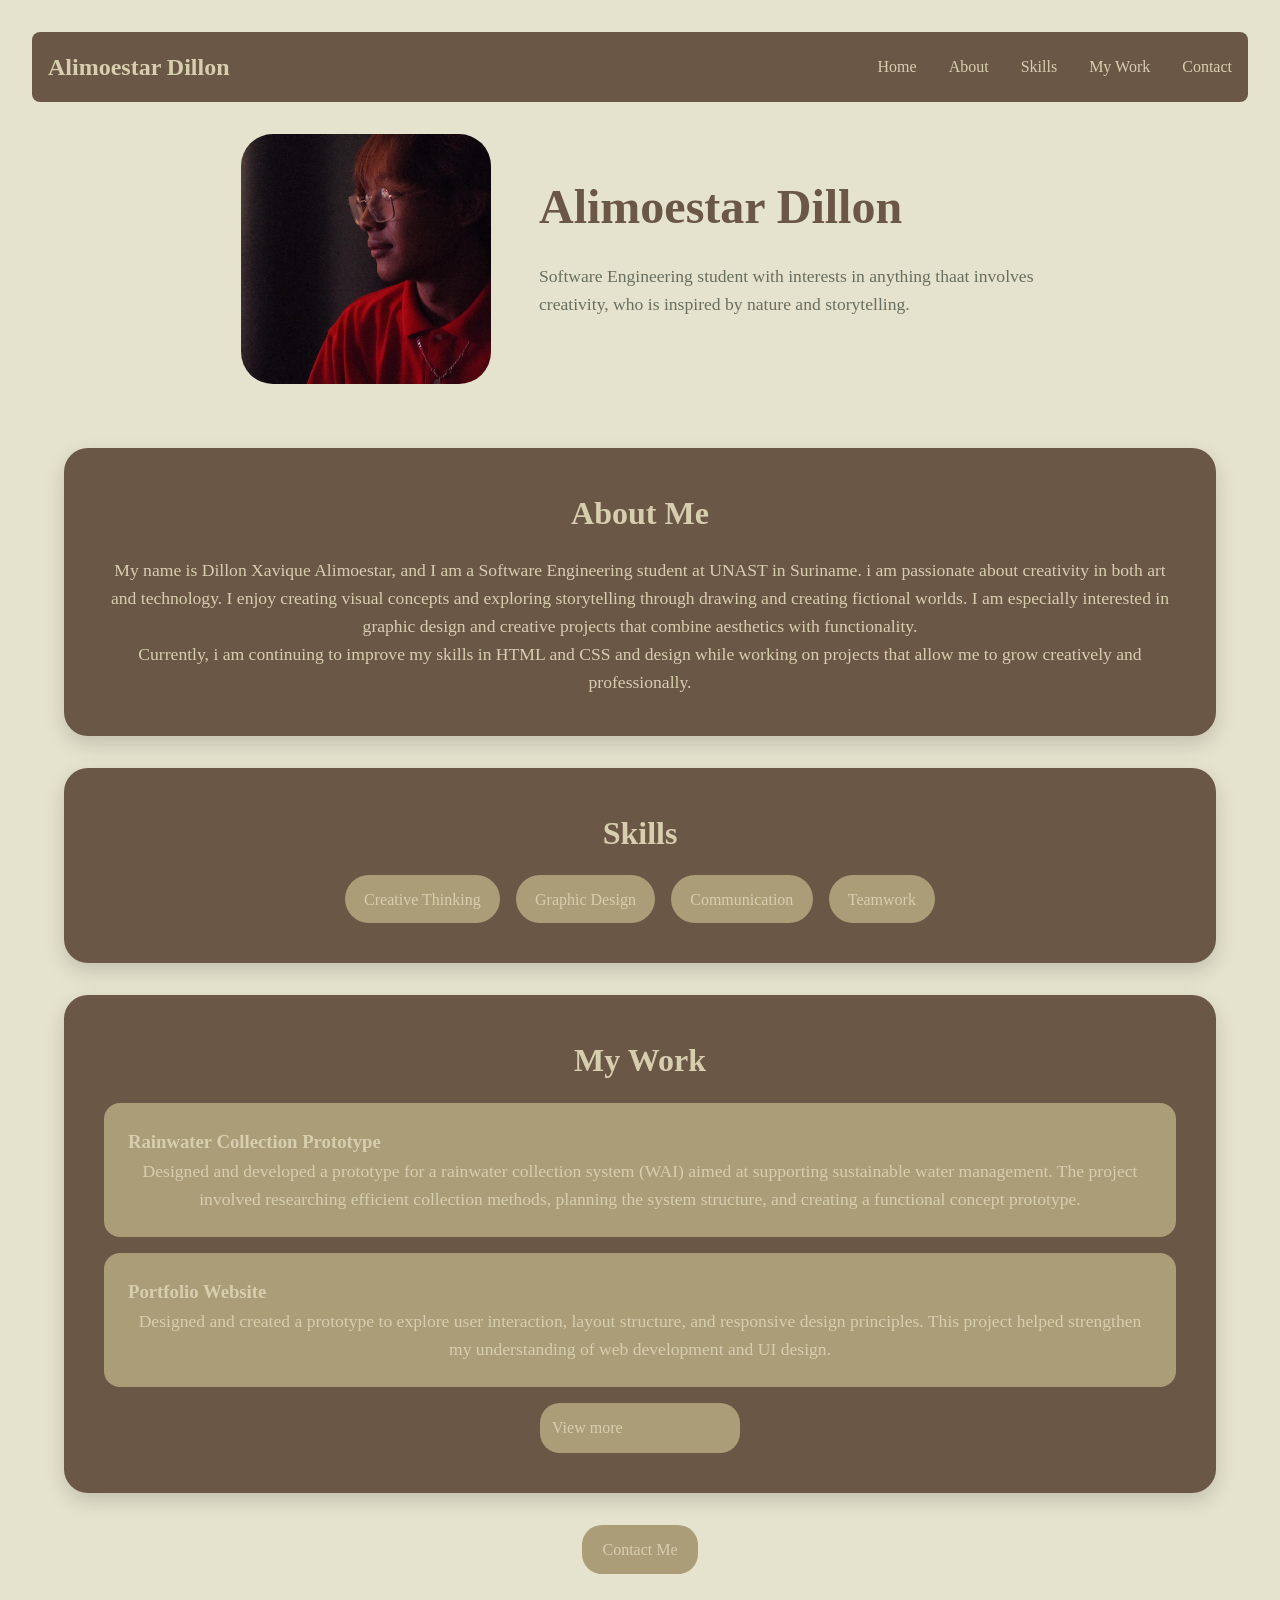
==== index.html @ 3edd31cf "initial portfolio upload" ====
<!DOCTYPE html>
<html lang="en">
<head>
  <meta charset="UTF-8">
  <meta name="viewport" content="width=device-width, initial-scale=1.0">
  <title>Alimoestar Dillon</title>
  <link rel="stylesheet" href="css/main.css">
</head>

<body>

  <header id="home">

    <nav>
      <ul>
        <li class="logo">Alimoestar Dillon</li>

        <li><a href="#home">Home</a></li>
        <li><a href="#about">About</a></li>
        <li><a href="#skills">Skills</a></li>
        <li><a href="#My Work">My Work</a></li>
        <li><a href="#contact-btn">Contact</a></li>
      </ul>
    </nav>

    <div class="hero">

      <img
      src="img/profile-photo.jpeg">

      <div class="hero-text">
        <h1>Alimoestar Dillon</h1>

        <p>
          Software Engineering student with interests in anything thaat involves creativity, who is inspired by nature and storytelling.
        </p>
      </div>

    </div>

  </header>

  <main>

    <section id="about">
      <h2>About Me</h2>

      <p>
        My name is Dillon Xavique Alimoestar, and I am a Software Engineering student
        at UNAST in Suriname. i am passionate about creativity in both art and technology. I enjoy creating visual concepts and exploring storytelling through drawing and creating fictional worlds.
        I am especially interested in graphic design and creative projects that combine aesthetics with functionality.
      </p>
      <p>
         Currently, i am continuing to improve my skills in HTML and CSS and design while working on projects that allow me to grow creatively and professionally.
      </p>
    </section>

    <section id="skills">
      <h2>Skills</h2>

      <ul>
        <li>Creative Thinking</li>
        <li>Graphic Design</li>
        <li>Communication</li>
        <li>Teamwork</li>
      </ul>
    </section>

    <section id="My Work">
      <h2>My Work</h2>

      <div class="work-card">
        <h3>Rainwater Collection Prototype</h3>

        <p>
         Designed and developed a prototype for a rainwater collection system (WAI) aimed at supporting sustainable water management.
          The project involved researching efficient collection methods, planning the system structure, and creating a functional concept prototype.
        </p>
      </div>

      <div class="work-card">
        <h3>Portfolio Website</h3>

        <p>
          Designed and created a prototype to explore user interaction, layout structure, and responsive design principles. This project helped strengthen my understanding of web development and UI design.
        </p>
      </div>

      <a href="work.html" class="work-btn">
  View more
      </a>
    </section>
  <class id="contact-btn"></class>
    <a href="contact.html" class="contact-btn">Contact Me</a>


   
  </main>

</body>
</html>
---- css/main.css ----
:root {
    --primary-color: #6b5746;
    --secondary-color: #ab9d78;
    --tertiary-color: #ac7674;
    --quaternary-color: #686f60;
    --background-color: #e5e2cd;
    --text-color: #d7ceaf;
}

*{
    margin: 0;
    padding: 0;
    box-sizing: border-box;
}

html{
    scroll-behavior: smooth;
}

body{
    font-family: 'Times New Roman', serif;
    background-color: var(--background-color);
    color: var(--text-color);
    line-height: 1.6;
}

nav{
    position: sticky;
    top: 0;
    background-color: var(--primary-color);
    padding: 1rem;
    border-radius:0.5em;
    max-width: 1300px;
    margin: auto;
}

nav ul{
    display: flex;
    align-items: center;
    gap: 2rem;
    list-style: none;
    max-width: 1300px;
    margin: auto;
}

.logo{
    margin-right: auto;
    font-size: 1.5rem;
    font-weight: bold;
}

nav a{
    text-decoration: none;
    color: var(--text-color);
    transition: 0.3s ease;
}

nav a:hover{
    color: var(--text-color);
      display:inline-block;
  padding:5px 10px;
  border-radius:1000px;
  background-color: var(--tertiary-color);
  font: size 1em;
}
header{
    padding: 2rem 2rem;
}

.hero{
    max-width: 1300px;
    margin: auto;
    display: flex;
    align-items: center;
    justify-content: center;
    gap: 3rem;
   
}

.hero img{
    width: 250px;
    height: 250px;
    margin-top: 2em;
    object-fit: cover;
    border-radius: 2rem;
    transition: transform 0.4s ease;
}

.hero img:hover{
    transform: scale(1.03);
}

.hero-text{
    max-width: 500px;
}

.hero-text h1{
    font-size: 3rem;
    margin-bottom: 1rem;
    color: var(--primary-color);
}

.hero-text p{
    font-size: 1.1rem;
    color: var(--quaternary-color);
}
section{
    max-width: 1300px;
    width: 90%;
    margin: 2rem auto;
    padding: 2.5rem;
    background-color: var(--primary-color);
    border-radius: 1.5rem;
    box-shadow: 0 8px 20px rgba(0,0,0,0.15);
    transition: transform 0.3s ease;
}

section:hover{
    transform: translateY(-5px);
}

section h2{
    margin-bottom: 1rem;
    font-size: 2rem;
    text-align: center;
}
section p{
    font-size: 1.1rem;
    text-align: center;
}
#skills ul{
    display: flex;
    flex-wrap: wrap;
    justify-content: center;
    gap: 1rem;
    list-style: none;
}

#skills li{
    background-color: var(--secondary-color);
    color: var(--text-color);
    padding: 0.7em 1.2em;
    border-radius: 1000px;
    transition: 0.3s ease;
}

#skills li:hover{
       color: var(--text-color);
  padding:5px 10px;
  background-color: var(--tertiary-color);
}
.work-card{
    background-color: var(--secondary-color);
    padding: 1.5rem;
    margin-top: 1rem;
    border-radius: 1rem;
}
.work-btn{
    display:flex;
    padding:12px 12px;
    margin-top: 1em;
    margin-left: auto;
    margin-right: auto;
    max-width: 200px;
    background-color:var(--secondary-color);
    color:var(--text-color);
    text-decoration:none;
    border-radius:20px;
    transition:0.3s ease;

}
.work-btn:hover{
    background-color:var(--tertiary-color);
    transform: translateY(-3px);
}

.back-button{
    display:inline-block;
    margin-top:40px;
    padding:12px 24px;
    background-color:var(--secondary-color);
    color:var(--text-color);
    text-decoration:none;
    border-radius:12px;
    transition:0.3s ease;
}

.contact-btn{
  display: block;
  width: fit-content;
  margin: 0 auto;
  margin-bottom: 40px;
  padding:12px 20px;
  background-color: var(--secondary-color);
  color: var(--text-color);
  text-decoration:none;
  border-radius:20px;
  transition:0.3s ease;
}
.contact-btn:hover{
  background-color: var(--tertiary-color);
  transform: translateY(-3px);
}

@media (max-width: 768px){

  body{
    padding:20px;
  }

  h1{
    font-size:2.2rem;
  }

  .project-card{
    flex-direction: column;
    text-align:center;

    padding:1.5rem;
    gap:1.5rem;
  }

  .project-card img{
    width:100%;
    height:auto;
  }

  .project-info h2{
    font-size:1.6rem;
  }

  .project-info p{
    font-size:1rem;
  }

  .back-button{
    display:flex;
    justify-content:center;
    width:100%;
    max-width:none;
  }

}
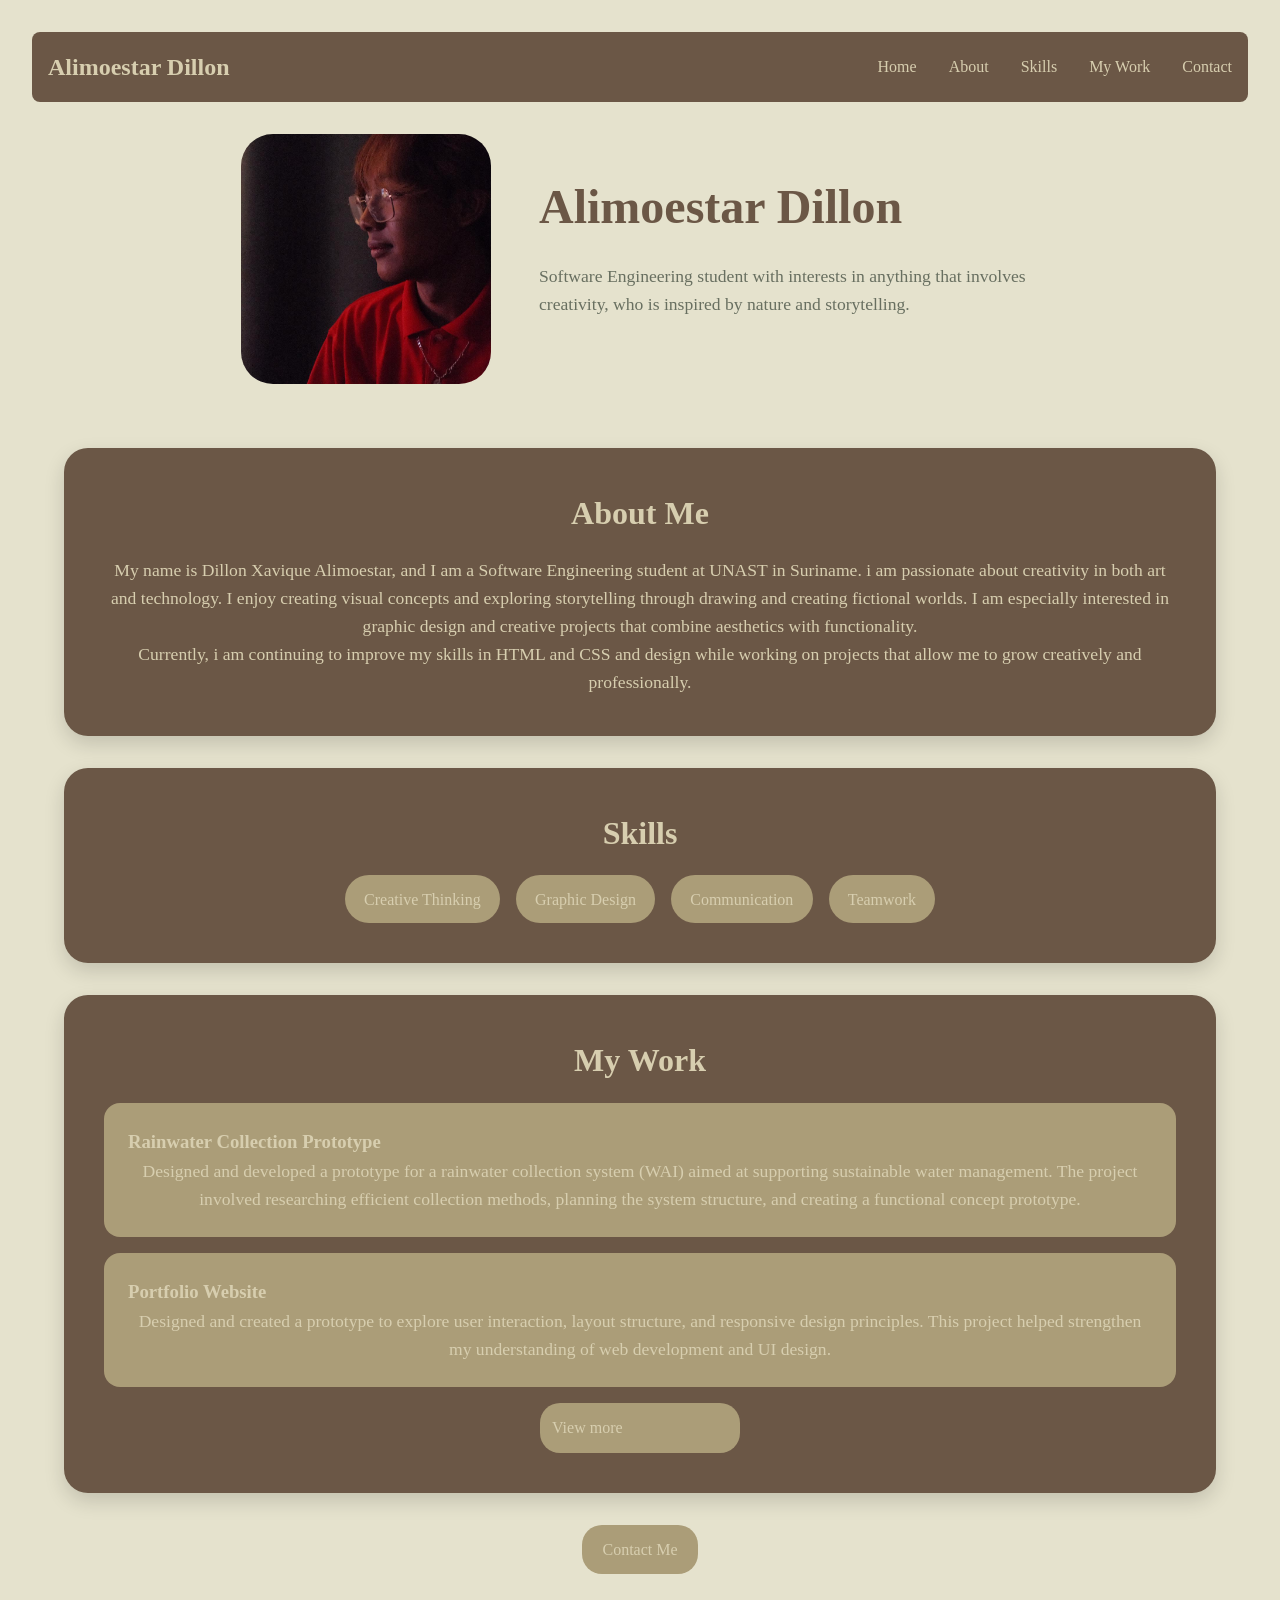
==== commit 20892166: "Fix HTML structure and content formatting" ====
--- a/index.html
+++ b/index.html
@@ -32,7 +32,7 @@
         <h1>Alimoestar Dillon</h1>
 
         <p>
-          Software Engineering student with interests in anything thaat involves creativity, who is inspired by nature and storytelling.
+          Software Engineering student with interests in anything that involves creativity, who is inspired by nature and storytelling.
         </p>
       </div>
 
--- a/css/main.css
+++ b/css/main.css
@@ -205,39 +205,85 @@
 @media (max-width: 768px){
 
   body{
-    padding:20px;
-  }
-
-  h1{
-    font-size:2.2rem;
-  }
-
-  .project-card{
+    padding: 10px;
+  }
+
+  nav{
+    padding: 12px;
+    width: 100%;
+    border-radius: 0;
+  }
+
+  nav ul{
+    flex-wrap: wrap;
+    justify-content: center;
+    gap: 0.8rem;
+  }
+
+  .logo{
+    width: 100%;
+    text-align: center;
+    margin-right: 0;
+    margin-bottom: 0.5rem;
+  }
+
+  nav a{
+    font-size: 0.95rem;
+  }
+
+  .hero{
     flex-direction: column;
-    text-align:center;
-
-    padding:1.5rem;
-    gap:1.5rem;
-  }
-
-  .project-card img{
-    width:100%;
-    height:auto;
-  }
-
-  .project-info h2{
-    font-size:1.6rem;
-  }
-
-  .project-info p{
-    font-size:1rem;
-  }
-
+    text-align: center;
+    gap: 2rem;
+    padding: 1rem;
+  }
+
+  .hero img{
+    width: 180px;
+    height: 180px;
+    margin-top: 0;
+  }
+
+  .hero-text{
+    width: 100%;
+  }
+
+  .hero-text h1{
+    font-size: 2.2rem;
+  }
+
+  .hero-text p{
+    font-size: 1rem;
+  }
+
+  section{
+    width: 100%;
+    padding: 1.5rem;
+  }
+
+  section h2{
+    font-size: 1.6rem;
+  }
+
+  section p{
+    font-size: 1rem;
+  }
+
+  #skills ul{
+    gap: 0.7rem;
+  }
+
+  #skills li{
+    font-size: 0.9rem;
+  }
+
+  .work-btn,
+  .contact-btn,
   .back-button{
-    display:flex;
-    justify-content:center;
-    width:100%;
-    max-width:none;
-  }
-
-}+    width: 100%;
+    justify-content: center;
+    text-align: center;
+  }
+
+}
+}
